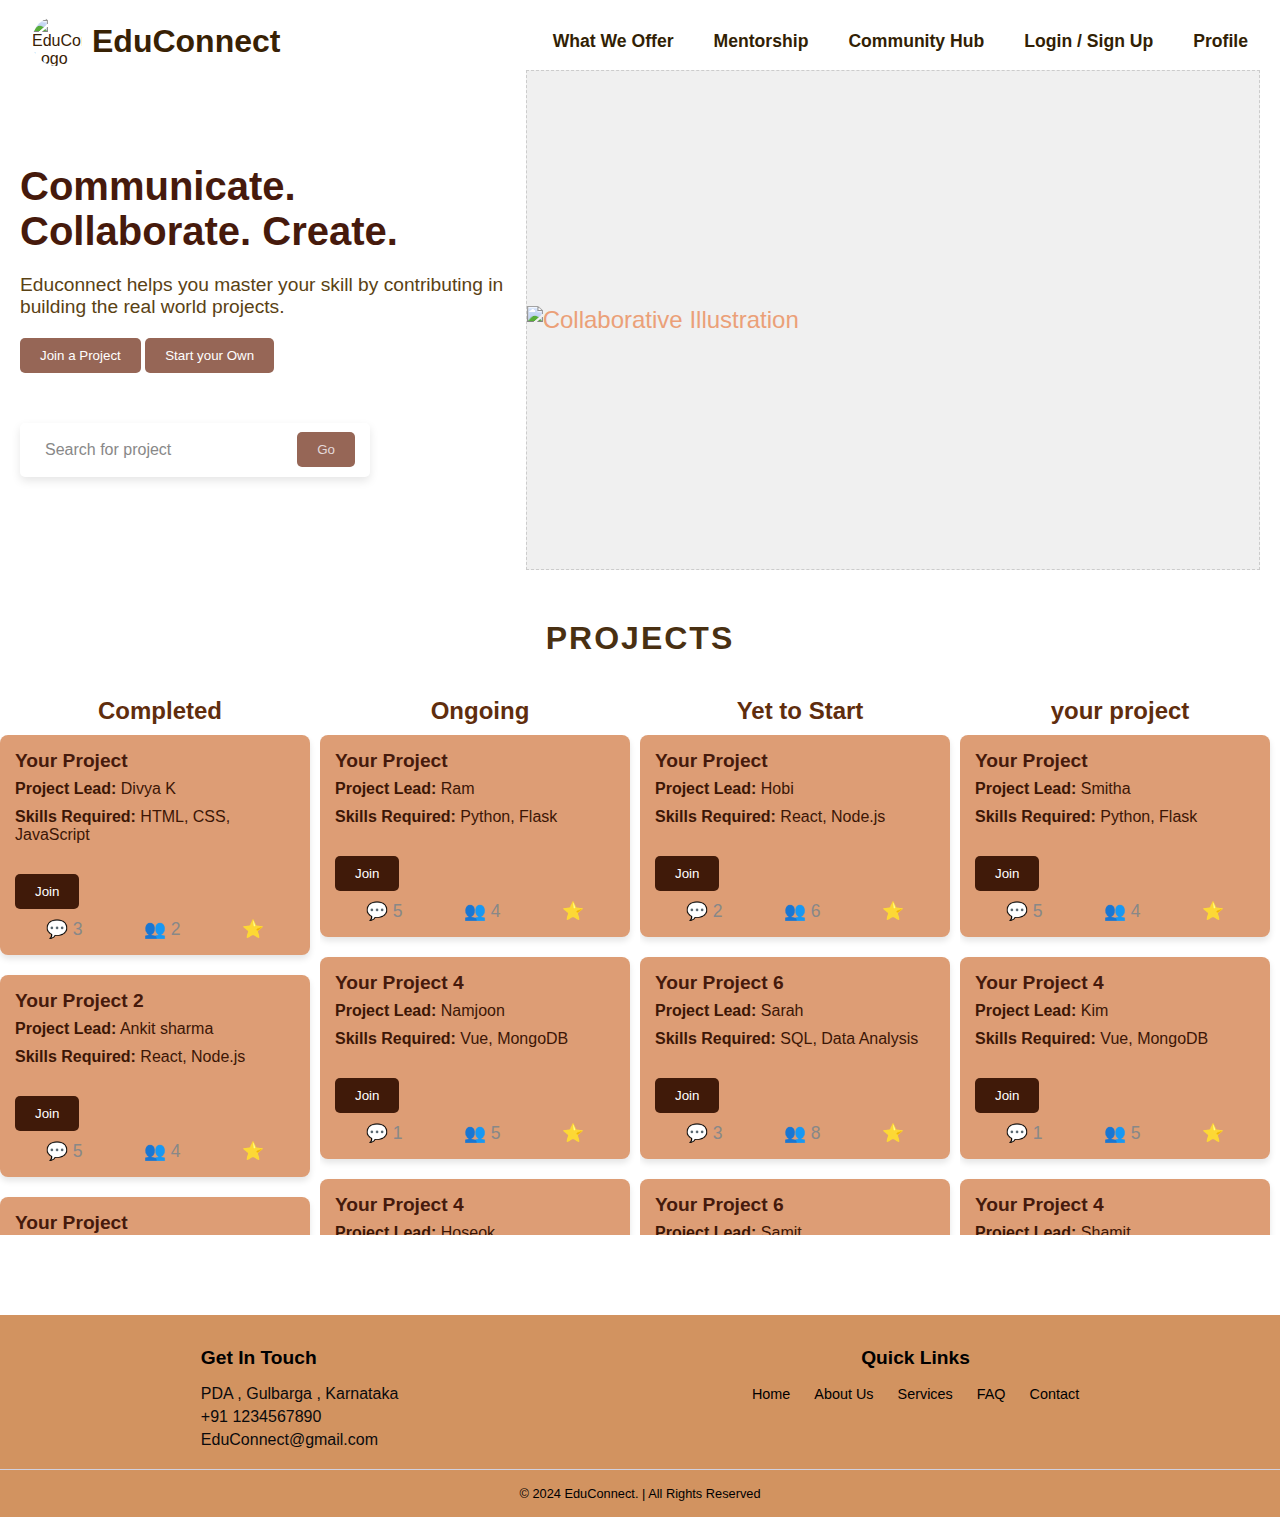
==== collab1.html @ 5a4c8373 "Added existing project files" ====
<!DOCTYPE html>
<html lang="en">
<head>
    <meta charset="UTF-8">
    <meta name="viewport" content="width=device-width, initial-scale=1.0">
    <title>collab a project</title>
    <link rel="stylesheet" href="collab1.css">
    
</head>
<body>
    <header>
        <nav class="navbar">
            <!-- Left Side: Logo and Name -->
            <div class="navbar-left">
                <img src="assets/logo1.jpg" alt="EduConnect Logo" class="logo"> 
                <span class="name">EduConnect</span>
            </div>
    
            <!-- Right Side: Navigation Links -->
            <ul class="navbar-right">
                <li><a href="#what-we-offer">What We Offer</a></li>
                <li><a href="#mentorship">Mentorship</a></li>
                <li><a href="#community-hub">Community Hub</a></li>
                <li><a href="#login-signup">Login / Sign Up</a></li>
                <li><a href="#profile">Profile</a></li>
            </ul>
        </nav>
    </header>
    <!-- Main Content Section -->
    <section class="main-content">
        <!-- Left Section: Text Content -->
        <div class="text-content">
            <h1>Communicate.<br>Collaborate. Create.</h1>
            <p>Educonnect helps you master your skill by contributing in building the real world projects.</p>
            <button class="cta-button">Join a Project</button>
            <button class="cta-button">Start your Own</button>

            <!-- Search Bar -->
            <div class="search-bar">
                <input type="search" placeholder="Search for project" autofocus required />
                <button onclick="searchFunction()">Go</button>
            </div>
        </div>

        <!-- Right Section: Image Placeholder -->
        <div class="image-placeholder">
            <!-- Main Image -->
            <img src="assets/collabprojectsideimage-removebg-preview.png" alt="Collaborative Illustration" class="main-image">
        </div>
    </section>



    <header>
        <h1 class="section-header">Projects</h1>
      </header>
    
      <div class="task-container">
        <!-- Completed Column -->
        <div class="column">
          <h2>Completed</h2>
          <div class="scrollable">
          <div class="task-card">
            <h3>Your Project</h3>
            <p><strong>Project Lead:</strong> Divya K</p>
            <p><strong>Skills Required:</strong> HTML, CSS, JavaScript</p>
            <button class="join-button">Join</button>
            <div class="icons">
              <span>💬 3</span>
              <span>👥 2</span>
              <span>⭐</span>
            </div>
          </div>
          <div class="task-card">
            <h3>Your Project 2</h3>
            <p><strong>Project Lead:</strong> Ankit sharma</p>
            <p><strong>Skills Required:</strong> React, Node.js</p>
            <button class="join-button">Join</button>
            <div class="icons">
              <span>💬 5</span>
              <span>👥 4</span>
              <span>⭐</span>
            </div>
          </div>
          <div class="task-card">
            <h3>Your Project</h3>
            <p><strong>Project Lead:</strong> Pranav</p>
            <p><strong>Skills Required:</strong> HTML, CSS, JavaScript</p>
            <button class="join-button">Join</button>
            <div class="icons">
              <span>💬 3</span>
              <span>👥 2</span>
              <span>⭐</span>
            </div>
          </div>
          <div class="task-card">
            <h3>Your Project</h3>
            <p><strong>Project Lead:</strong> Prakrith</p>
            <p><strong>Skills Required:</strong> HTML, CSS, JavaScript</p>
            <button class="join-button">Join</button>
            <div class="icons">
              <span>💬 3</span>
              <span>👥 2</span>
              <span>⭐</span>
            </div>
          </div>
          <div class="task-card">
            <h3>Your Project</h3>
            <p><strong>Project Lead:</strong> Bhavna</p>
            <p><strong>Skills Required:</strong> HTML, CSS, JavaScript</p>
            <button class="join-button">Join</button>
            <div class="icons">
              <span>💬 3</span>
              <span>👥 2</span>
              <span>⭐</span>
            </div>
          </div>
          <div class="task-card">
            <h3>Your Project</h3>
            <p><strong>Project Lead:</strong> Suresh</p>
            <p><strong>Skills Required:</strong> HTML, CSS, JavaScript</p>
            <button class="join-button">Join</button>
            <div class="icons">
              <span>💬 3</span>
              <span>👥 2</span>
              <span>⭐</span>
            </div>
          </div>
          <div class="task-card">
            <h3>Your Project</h3>
            <p><strong>Project Lead:</strong> Goutam</p>
            <p><strong>Skills Required:</strong> HTML, CSS, JavaScript</p>
            <button class="join-button">Join</button>
            <div class="icons">
              <span>💬 3</span>
              <span>👥 2</span>
              <span>⭐</span>
            </div>
          </div>
          <div class="task-card">
            <h3>Your Project</h3>
            <p><strong>Project Lead:</strong> Chandrika</p>
            <p><strong>Skills Required:</strong> HTML, CSS, JavaScript</p>
            <button class="join-button">Join</button>
            <div class="icons">
              <span>💬 3</span>
              <span>👥 2</span>
              <span></span>
            </div>
          </div>
          <div class="task-card">
            <h3>Your Project</h3>
            <p><strong>Project Lead:</strong> Sham</p>
            <p><strong>Skills Required:</strong> HTML, CSS, JavaScript</p>
            <button class="join-button">Join</button>
            <div class="icons">
              <span>💬 3</span>
              <span>👥 2</span>
              <span>⭐</span>
            </div>
          </div>
    
        </div>
    </div>
        <!-- Ongoing Column -->
        <div class="column">
          <h2>Ongoing</h2>
          <div class="scrollable">
          <div class="task-card">
            <h3>Your Project</h3>
            <p><strong>Project Lead:</strong> Ram</p>
            <p><strong>Skills Required:</strong> Python, Flask</p>
            <button class="join-button">Join</button>
            <div class="icons">
              <span>💬 5</span>
              <span>👥 4</span>
              <span>⭐</span>
            </div>
            <div class="progress-bar">
              <div class="progress" style="width: 75%;"></div>
            </div>
          </div>
          <div class="task-card">
            <h3>Your Project 4</h3>
            <p><strong>Project Lead:</strong> Namjoon</p>
            <p><strong>Skills Required:</strong> Vue, MongoDB</p>
            <button class="join-button">Join</button>
            <div class="icons">
              <span>💬 1</span>
              <span>👥 5</span>
              <span>⭐</span>
            </div>
            <div class="progress-bar">
              <div class="progress" style="width: 75%;"></div>
            </div>
          </div>
          <div class="task-card">
            <h3>Your Project 4</h3>
            <p><strong>Project Lead:</strong> Hoseok</p>
            <p><strong>Skills Required:</strong> Vue, MongoDB</p>
            <button class="join-button">Join</button>
            <div class="icons">
              <span>💬 1</span>
              <span>👥 5</span>
              <span>⭐</span>
            </div>
            <div class="progress-bar">
              <div class="progress" style="width: 75%;"></div>
            </div>
          </div>
          <div class="task-card">
            <h3>Your Project 4</h3>
            <p><strong>Project Lead:</strong> Jeon Jungook</p>
            <p><strong>Skills Required:</strong> Vue, MongoDB</p>
            <button class="join-button">Join</button>
            <div class="icons">
              <span>💬 1</span>
              <span>👥 5</span>
              <span>⭐</span>
            </div>
            <div class="progress-bar">
              <div class="progress" style="width: 75%;"></div>
            </div>
          </div>
          <div class="task-card">
            <h3>Your Project 4</h3>
            <p><strong>Project Lead:</strong> Min Yoongi</p>
            <p><strong>Skills Required:</strong> Vue, MongoDB</p>
            <button class="join-button">Join</button>
            <div class="icons">
              <span>💬 1</span>
              <span>👥 5</span>
              <span>⭐</span>
            </div>
            <div class="progress-bar">
              <div class="progress" style="width: 75%;"></div>
            </div>
          </div>
          <div class="task-card">
            <h3>Your Project 4</h3>
            <p><strong>Project Lead:</strong> Park Jimin</p>
            <p><strong>Skills Required:</strong> Vue, MongoDB</p>
            <button class="join-button">Join</button>
            <div class="icons">
              <span>💬 1</span>
              <span>👥 5</span>
              <span>⭐</span>
            </div>
            <div class="progress-bar">
              <div class="progress" style="width: 75%;"></div>
            </div>
          </div>
          <div class="task-card">
            <h3>Your Project 4</h3>
            <p><strong>Project Lead:</strong> Kim Taehyung</p>
            <p><strong>Skills Required:</strong> Vue, MongoDB</p>
            <button class="join-button">Join</button>
            <div class="icons">
              <span>💬 1</span>
              <span>👥 5</span>
              <span>⭐</span>
            </div>
            <div class="progress-bar">
              <div class="progress" style="width: 75%;"></div>
            </div>
          </div>
          <div class="task-card">
            <h3>Your Project 4</h3>
            <p><strong>Project Lead:</strong> Kim Seokjin</p>
            <p><strong>Skills Required:</strong> Vue, MongoDB</p>
            <button class="join-button">Join</button>
            <div class="icons">
              <span>💬 1</span>
              <span>👥 5</span>
              <span>⭐</span>
            </div>
            <div class="progress-bar">
              <div class="progress" style="width: 75%;"></div>
            </div>
          </div>
        </div>
    </div>
        <!-- Yet to Start Column -->
        <div class="column">
          <h2>Yet to Start</h2>
          <div class="scrollable">
          <div class="task-card">
            <h3>Your Project</h3>
            <p><strong>Project Lead:</strong> Hobi</p>
            <p><strong>Skills Required:</strong> React, Node.js</p>
            <button class="join-button">Join</button>
            <div class="icons">
              <span>💬 2</span>
              <span>👥 6</span>
              <span>⭐</span>
            </div>
          </div>
          <div class="task-card">
            <h3>Your Project 6</h3>
            <p><strong>Project Lead:</strong> Sarah </p>
            <p><strong>Skills Required:</strong> SQL, Data Analysis</p>
            <button class="join-button">Join</button>
            <div class="icons">
              <span>💬 3</span>
              <span>👥 8</span>
              <span>⭐</span>
            </div>
          </div>
          <div class="task-card">
            <h3>Your Project 6</h3>
            <p><strong>Project Lead:</strong> Samit</p>
            <p><strong>Skills Required:</strong> SQL, Data Analysis</p>
            <button class="join-button">Join</button>
            <div class="icons">
              <span>💬 3</span>
              <span>👥 8</span>
              <span>⭐</span>
            </div>
          </div>
          <div class="task-card">
            <h3>Your Project 6</h3>
            <p><strong>Project Lead:</strong> Sharan</p>
            <p><strong>Skills Required:</strong> SQL, Data Analysis</p>
            <button class="join-button">Join</button>
            <div class="icons">
              <span>💬 3</span>
              <span>👥 8</span>
              <span>⭐</span>
            </div>
          </div>
          <div class="task-card">
            <h3>Your Project 6</h3>
            <p><strong>Project Lead:</strong> Karan</p>
            <p><strong>Skills Required:</strong> SQL, Data Analysis</p>
            <button class="join-button">Join</button>
            <div class="icons">
              <span>💬 3</span>
              <span>👥 8</span>
              <span>⭐</span>
            </div>
          </div>
          
        </div>
        </div>
    
    
        <div class="column">
            <h2>your project</h2>
            <div class="scrollable">
            <div class="task-card">
              <h3>Your Project</h3>
              <p><strong>Project Lead:</strong>  Smitha</p>
              <p><strong>Skills Required:</strong> Python, Flask</p>
              <button class="join-button">Join</button>
              <div class="icons">
                <span>💬 5</span>
                <span>👥 4</span>
                <span>⭐</span>
              </div>
              <div class="progress-bar">
                <div class="progress" style="width: 75%;"></div>
              </div>
            </div>
            <div class="task-card">
              <h3>Your Project 4</h3>
              <p><strong>Project Lead:</strong> Kim</p>
              <p><strong>Skills Required:</strong> Vue, MongoDB</p>
              <button class="join-button">Join</button>
              <div class="icons">
                <span>💬 1</span>
                <span>👥 5</span>
                <span>⭐</span>
              </div>
              <div class="progress-bar">
                <div class="progress" style="width: 75%;"></div>
              </div>
            </div>
            <div class="task-card">
              <h3>Your Project 4</h3>
              <p><strong>Project Lead:</strong> Shamit</p>
              <p><strong>Skills Required:</strong> Vue, MongoDB</p>
              <button class="join-button">Join</button>
              <div class="icons">
                <span>💬 1</span>
                <span>👥 5</span>
                <span>⭐</span>
              </div>
              <div class="progress-bar">
                <div class="progress" style="width: 75%;"></div>
              </div>
            </div>
            <div class="task-card">
              <h3>Your Project 4</h3>
              <p><strong>Project Lead:</strong> Mahek</p>
              <p><strong>Skills Required:</strong> Vue, MongoDB</p>
              <button class="join-button">Join</button>
              <div class="icons">
                <span>💬 1</span>
                <span>👥 5</span>
                <span>⭐</span>
              </div>
              <div class="progress-bar">
                <div class="progress" style="width: 75%;"></div>
              </div>
            </div>
            <div class="task-card">
              <h3>Your Project 4</h3>
              <p><strong>Project Lead:</strong> Priya</p>
              <p><strong>Skills Required:</strong> Vue, MongoDB</p>
              <button class="join-button">Join</button>
              <div class="icons">
                <span>💬 1</span>
                <span>👥 5</span>
                <span>⭐</span>
              </div>
              <div class="progress-bar">
                <div class="progress" style="width: 75%;"></div>
              </div>
            </div>
            <div class="task-card">
              <h3>Your Project 4</h3>
              <p><strong>Project Lead:</strong> Amullya</p>
              <p><strong>Skills Required:</strong> Vue, MongoDB</p>
              <button class="join-button">Join</button>
              <div class="icons">
                <span>💬 1</span>
                <span>👥 5</span>
                <span>⭐</span>
              </div>
              <div class="progress-bar">
                <div class="progress" style="width: 75%;"></div>
              </div>
            </div>
            <div class="task-card">
              <h3>Your Project 4</h3>
              <p><strong>Project Lead:</strong> Prakrith</p>
              <p><strong>Skills Required:</strong> Vue, MongoDB</p>
              <button class="join-button">Join</button>
              <div class="icons">
                <span>💬 1</span>
                <span>👥 5</span>
                <span>⭐</span>
              </div>
              <div class="progress-bar">
                <div class="progress" style="width: 75%;"></div>
              </div>
            </div>
            <div class="task-card">
              <h3>Your Project 4</h3>
              <p><strong>Project Lead:</strong> Sarah</p>
              <p><strong>Skills Required:</strong> Vue, MongoDB</p>
              <button class="join-button">Join</button>
              <div class="icons">
                <span>💬 1</span>
                <span>👥 5</span>
                <span>⭐</span>
              </div>
              <div class="progress-bar">
                <div class="progress" style="width: 75%;"></div>
              </div>
            </div>
          </div>
      </div>
      </div>
      <footer class="footer">
        <div class="footer-container">
            <!-- Contact Section -->
            <div class="footer-section contact-info">
                <h4>Get In Touch</h4>
                <p><i class="fas fa-map-marker-alt"></i> PDA , Gulbarga , Karnataka</p>
                <p><i class="fas fa-phone-alt"></i> +91 1234567890</p>
                <p><i class="fas fa-envelope"></i> EduConnect@gmail.com</p>
            </div>
            <div class="footer-section links-socials">
                <div class="quick-links">
                    <h4>Quick Links</h4>
                    <ul>
                        <li><a href="#">Home</a></li>
                        <li><a href="#">About Us</a></li>
                        <li><a href="#">Services</a></li>
                        <li><a href="#">FAQ</a></li>
                        <li><a href="#">Contact</a></li>
                    </ul>
                </div>
                <div class="social-icons">
                    <a href="#"><i class="fab fa-facebook-f"></i></a>
                    <a href="#"><i class="fab fa-twitter"></i></a>
                    <a href="#"><i class="fab fa-instagram"></i></a>
                    <a href="#"><i class="fab fa-linkedin-in"></i></a>
                </div>
            </div>
        </div>
    
    
        <!-- Footer Bottom -->
        <div class="footer-bottom">
            <p>&copy; 2024 EduConnect. |  All Rights Reserved</p>
        </div>
    </footer>
    

    <!-- JavaScript for Search Function -->
    <!-- <script>
        function searchFunction() {
            const searchQuery = document.querySelector('.search-bar input').value;
            alert("Searching for: " + searchQuery);
        }
    </script> -->
</body>
</html>
---- collab1.css ----
Basic Reset
body {
    color: #000000;
}
/* navbar */
.navbar {
    display: flex;
    justify-content: space-between;
    align-items: center;
    padding: 1em 2em;
    position: absolute;
    top: 0;
    left: 0;
    width: 100%;
    background: transparent; 
    color: rgb(56, 33, 4); 
    z-index: 10; 
}

.navbar-left {
    display: flex;
    align-items: center;
}

.logo {
    height: 50px;
    width: 50px; 
    margin-right: 10px;
    border-radius: 50%; 
    object-fit: cover; 
}


.name {
    font-size: 2rem;
    font-weight: bold;
}

.navbar-right {
    list-style-type: none;
    display: flex;
    gap: 2.5em;
}

.navbar-right li a {
    color: rgb(50, 31, 5);
    text-decoration: none;
    font-weight: bold;
    font-size: 1.1rem;
    transition: font-size 0.2s ease;
}

.navbar-right li a:hover {
    font-size: 1.2rem;
}
* {
    margin: 0;
    padding: 0;
    box-sizing: border-box;
}

/* Body and Font Styling */
body {
    font-family: Arial, sans-serif;
    background-color: #ffffff;
    color:#461a0c;
    margin: 0;
    padding: 0px;
}

.section-header {
    font-size: 2.5em;
    margin-bottom: 30px;
    text-align: center; 
    color: #493012;
    font-weight: bold; 
    text-transform: uppercase; 
    letter-spacing: 2px; 
    position: relative; 
  }

/* Main Content Section */
.main-content {
    display: flex; 
    align-items: center; 
    justify-content: space-between;
    padding: 50px 20px; 
}

.text-content {
    width: 50%; 
}

.text-content h1 {
    font-size: 2.5em; 
    margin-bottom: 20px; 
}

.text-content p {
    font-size: 1.2em;
    margin-bottom: 20px; 
    color: #5a4214;
}

.cta-button {
    background-color:  #966656;   
    /* background-color: #773d2a;  */
    color: #fff; 
    padding: 10px 20px; 
    border: none; 
    border-radius: 5px; 
    cursor: pointer; 
}

.cta-button:hover {
    background-color:  #654136; 
}


/* Image Placeholder */
.image-placeholder {
    width: 900px;
    height: 500px; 
    background-color: #f0f0f0;
    border: 1px dashed #ccc; 
    display: flex; 
    align-items: center;
    justify-content: center;
    color: #eba078;
    font-size: 1.5em; 
    overflow: hidden; 
}

.main-image {
    width: 100%; 
    height: auto; 
    max-height: 100%; 
    object-fit: cover; 
}

/* Search Bar Styling */
.search-bar {
    position: relative;
    display: flex;
    align-items: center;
    background-color: #fff; 
    border-radius: 5px; 
    padding: 8px 15px; 
    box-shadow: 0 4px 10px rgba(0, 0, 0, 0.1); 
    width: 350px; 
    margin-top: 50px;
}

.search-bar input {
    flex: 1; 
    border: none;
    outline: none; 
    padding: 10px; 
    font-size: 16px;
    border-radius: 5px; 
    margin-right: 10px; 
}

.search-bar input::placeholder {
    color: #888; 
}

.search-bar button {
    background-color:  #966656; 
    color: rgb(228, 217, 217); 
    border: none; 
    border-radius: 5px; 
    padding: 10px 20px; 
    cursor: pointer; 
    display: flex;
    justify-content: center;
    align-items: center;
    transition: background-color 0.3s;
}

.search-bar button:hover {
    background-color: #654136; 
}

.search-bar button i {
    font-size: 18px; /* Icon size */
}
/* Project Section */
.projects-section {
    margin-top: 80px; 
    padding: 40px; 
    background-color: #f4f4f4;
    text-align: center;
}

/* Section Header */
.section-header {
    font-size: 2em;
    margin-bottom: 40px; 
    position: center;
}

/* Container for all project boxes */
.projects-container {
    display: grid; 
    grid-template-columns: repeat(4, 1fr); 
    gap: 20px; 
    max-width: 1200px;
    margin: 0 auto;
}

/* Styling for each project box */
.project-box {
    background-color: #fff; 
    border: 1px solid #ddd; 
    border-radius: 10px; 
    padding: 20px;
    box-shadow: 0 4px 15px rgba(76, 19, 10, 0.1); 
    text-align: left; 
    position: relative; 
    background-color: #f0faff;
    display: flex;
    flex-direction: column; 
    justify-content: space-between; 
    height: 100%; 
}

/* Project Title  */
.project-title {
    font-size: 1.5em; 
    margin-bottom: 10px; 
    text-align: center; 
    font-weight: bold; 
    color: #2e1005; 
}

/*  project description  */
.project-description {
    font-size: 1em; 
    margin-bottom: 10px; 
    background-color: #e6f7ff;
    padding: 10px; 
    border-radius: 5px; 
    color: #4e1d08; 
    display: inline-block; 
}

/* Skills and Team Lead Name  */
.project-details {
    display: flex; 
    justify-content: space-between; 
    margin-top: 15px; 
}

/* Styling for Skills and Team Lead Name */
.project-details .skills,
.project-details .team-lead {
    font-size: 0.9em;
    color: #666; 
}

/* Join Button */
button.join-button {
    background-color: #401a09; 
    color: white; 
    border: none; 
    padding: 10px 20px; 
    border-radius: 5px; 
    cursor: pointer; 
    transition: background-color 0.3s;
    align-self: center;
    margin-top: 20px; 
}

/* Hover effect for the join button */
button.join-button:hover {
    background-color:  #50260c; 
}

/* Responsive design */
@media screen and (max-width: 900px) {
    .projects-container {
        grid-template-columns: repeat(2, 1fr); 
    }
}

@media screen and (max-width: 600px) {
    .projects-container {
        grid-template-columns: 1fr; 
    }
}
/* projects */

header {
    text-align: left;
    margin-bottom: 20px;
  }
  
  h1 {
    font-size: 2em;
  }
  
  .task-container {
    display: flex;
    justify-content: space-around;
  }
  .scrollable {
    max-height: 500px; 
    overflow-y: auto;  
    padding-right: 10px; 
  }
  
  .column {
    width: 25%;
  }
  
  .column h2 {
    text-align: center;
    color: rgb(96, 45, 13);
    margin-bottom: 10px;
  }
  
  .task-card {
    background-color:#dd9d75;
    border-radius: 8px;
    padding: 15px;
    margin-bottom: 20px;
    box-shadow: 0 4px 6px rgba(0, 0, 0, 0.1);
  }
  
  .task-card h3 {
    font-size: 1.2em;
    margin-bottom: 8px;
  }
  
  .task-card p {
    margin-bottom: 10px;
    color: #3c1605;
  }
  
  .join-button {
    background-color: #95421c;
    color: white;
    border: none;
    padding: 8px 12px;
    border-radius: 5px;
    cursor: pointer;
  }
  
  .join-button:hover {
    background-color:#280f03;
  }
  .icons {
    display: flex;
    justify-content: space-around;
    margin-top: 10px;
    color: #888;
  }
  
  .icons span {
    font-size: 1.1em;
  }
  
 
  /* footer */
  .footer {
    background-color:#d29360;
    color: #ffffff;
    padding-top: 2rem;
    font-family: Arial, sans-serif;
    margin-top: 80px;
}

.footer-container {
    display: flex;
    justify-content: space-around;
    flex-wrap: wrap;
    gap: 2rem;
    max-width: 1200px;
    margin: 0 auto;
}

.footer-section h4 {
    color: #000000;
    margin-bottom: 1rem;
    font-size: 1.2rem;
}

.footer-section p, .footer-section a {
    color: #0a0a0d;
    font-size: 1rem;
    margin: 0.3rem 0;
}

.footer-section a:hover {
    color: #313234;
}

/* Quick Links and Social Icons in Horizontal Layout */
.links-socials {
    text-align: center;
}

.quick-links ul {
    display: flex;
    gap: 1.5rem;
    list-style: none;
    padding: 0;
    margin-bottom: 0rem;
}

.quick-links ul li a {
    color:#000000;  /* #d1d1e0; */
    text-decoration: none;
    font-size: 0.9rem;
}

.quick-links ul li a:hover {
    color: #633a22;
}

.social-icons {
    display: flex;
    justify-content: center;
    gap: 3rem;
}

.social-icons a {
    color: #663918;
    font-size: 1.2rem;
    transition: color 0.3s;
}

.social-icons a:hover {
    color: #000000;
}

.footer-bottom p{
    text-align: center;
    padding: 1rem;
    border-top: 1px solid #d1d1e0;
    font-size: 0.8rem;
    color: #000000;
    margin-top: 1rem;
    background-color: #d29360;
}
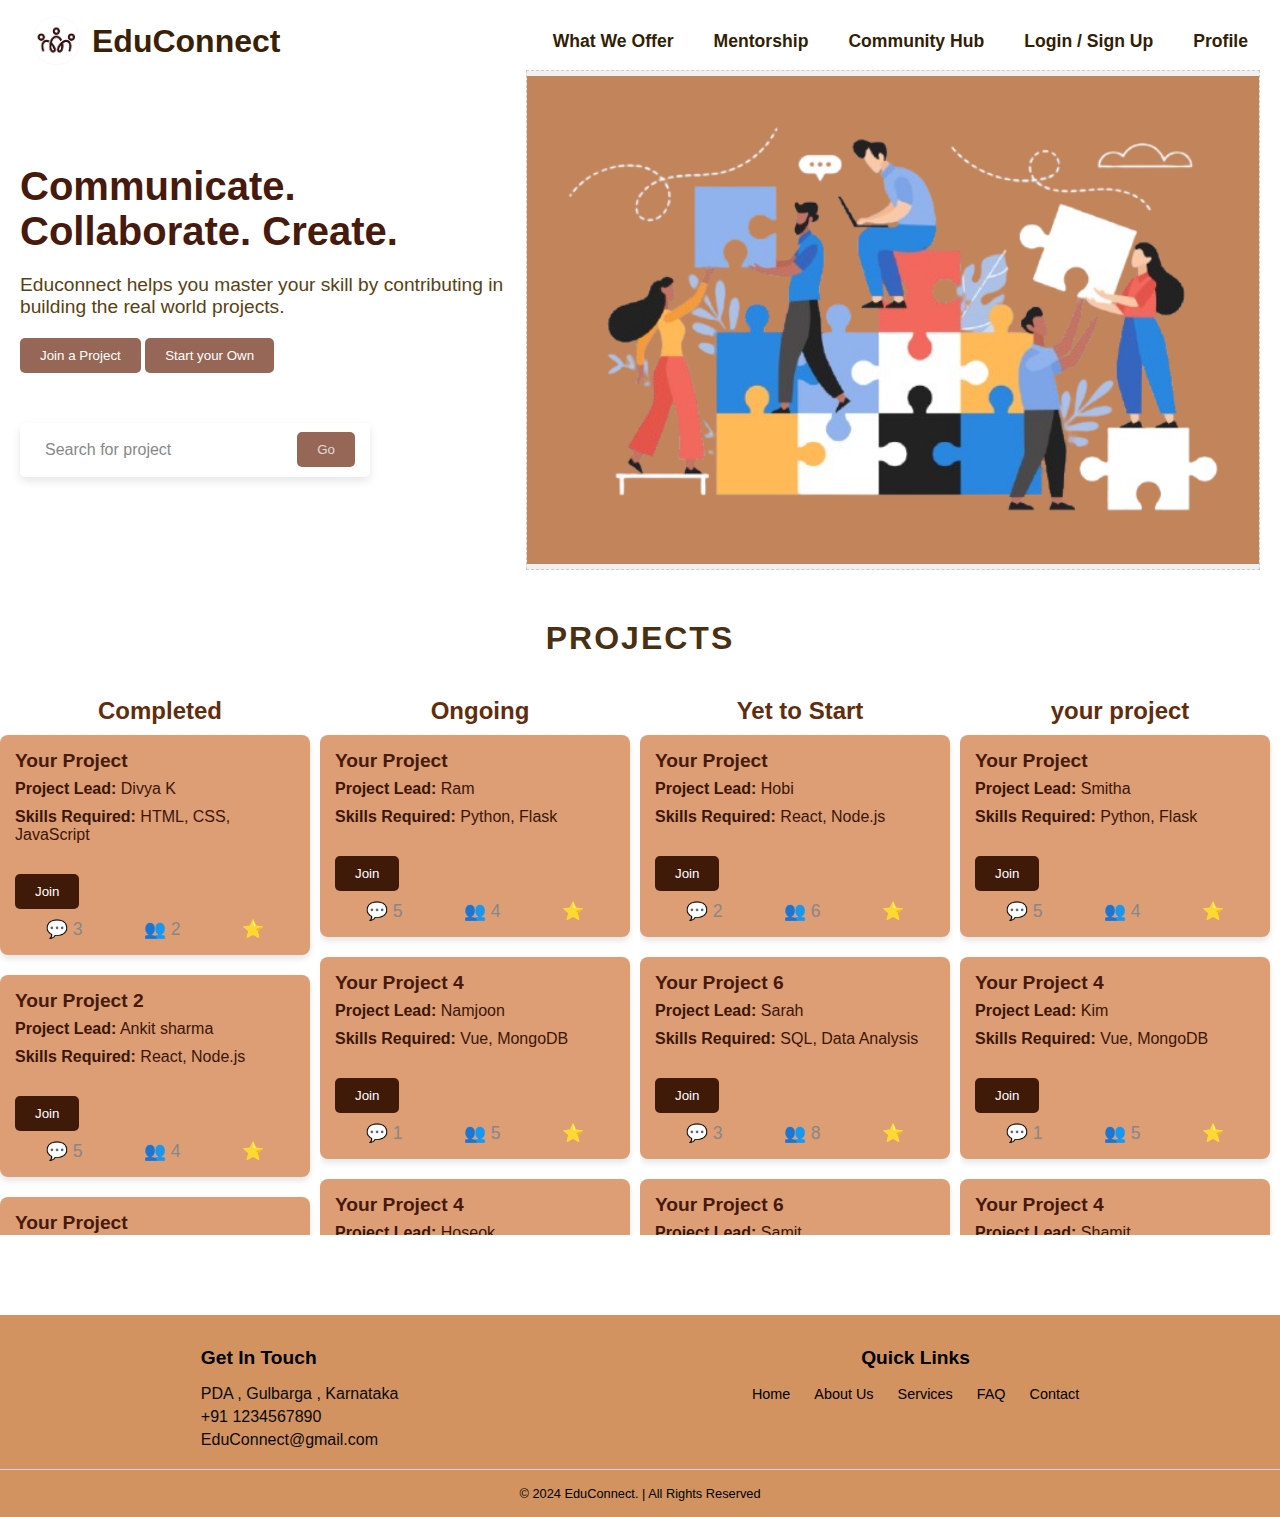
==== commit ba4c106a: "Update collab1.html" ====
--- a/collab1.html
+++ b/collab1.html
@@ -12,7 +12,7 @@
         <nav class="navbar">
             <!-- Left Side: Logo and Name -->
             <div class="navbar-left">
-                <img src="assets/logo1.jpg" alt="EduConnect Logo" class="logo"> 
+                <img src="Assets/logo1.jpg" alt="EduConnect Logo" class="logo"> 
                 <span class="name">EduConnect</span>
             </div>
     
@@ -45,7 +45,7 @@
         <!-- Right Section: Image Placeholder -->
         <div class="image-placeholder">
             <!-- Main Image -->
-            <img src="assets/collabprojectsideimage-removebg-preview.png" alt="Collaborative Illustration" class="main-image">
+            <img src="Assets/collabprojectsideimage-removebg-preview.png" alt="Collaborative Illustration" class="main-image">
         </div>
     </section>
 
